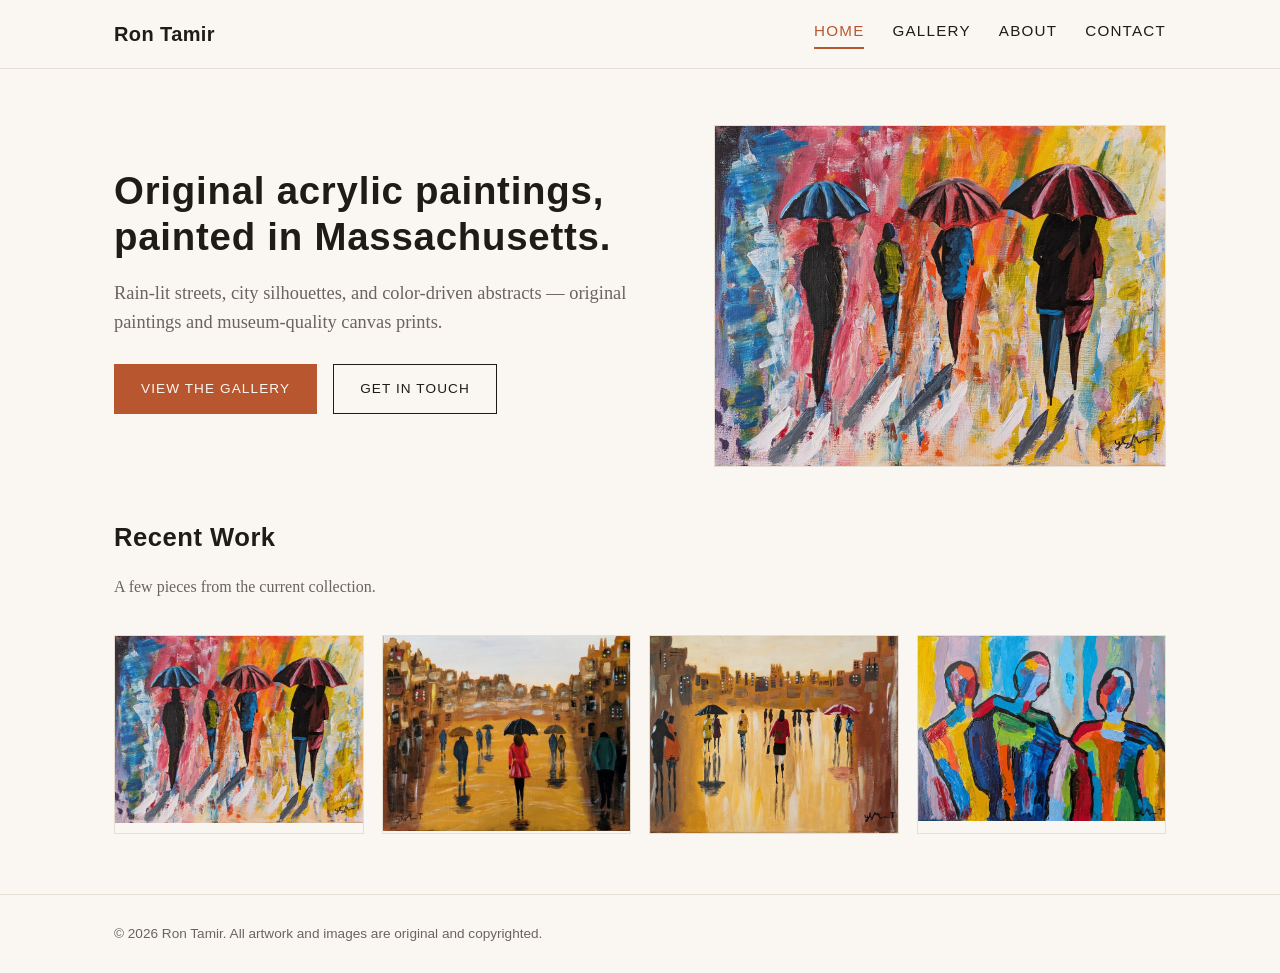
==== index.html @ fec6a939 "Initial site: home, gallery, about, contact" ====
<!doctype html>
<html lang="en">
<head>
  <meta charset="utf-8">
  <meta name="viewport" content="width=device-width, initial-scale=1">
  <title>Ron Tamir — Original Paintings</title>
  <meta name="description" content="Original acrylic paintings by Ron Tamir — cityscapes, rain-lit streets, and color-driven abstracts.">
  <link rel="stylesheet" href="css/style.css">
</head>
<body>

  <header class="site-header">
    <nav class="nav">
      <a class="nav-brand" href="index.html">Ron Tamir</a>
      <div class="nav-links">
        <a href="index.html" class="active">Home</a>
        <a href="gallery.html">Gallery</a>
        <a href="about.html">About</a>
        <a href="contact.html">Contact</a>
      </div>
    </nav>
  </header>

  <main class="wrap">

    <section class="hero">
      <div class="hero-grid">
        <div>
          <h1>Original acrylic paintings, painted in Massachusetts.</h1>
          <p class="lede">Rain-lit streets, city silhouettes, and color-driven abstracts — original paintings and museum-quality canvas prints.</p>
          <a class="btn primary" href="gallery.html">View the Gallery</a>
          <a class="btn" href="contact.html">Get in Touch</a>
        </div>
        <div class="hero-image">
          <img src="images/umbrella-walkers.jpg" alt="Umbrella Walkers — original acrylic painting">
        </div>
      </div>
    </section>

    <section class="featured">
      <h2 class="section-title">Recent Work</h2>
      <p class="section-sub">A few pieces from the current collection.</p>
      <div class="featured-grid">
        <a href="gallery.html#umbrella-walkers"><img src="images/umbrella-walkers-thumb.jpg" alt="Umbrella Walkers"></a>
        <a href="gallery.html#warm-city-street"><img src="images/warm-city-street-thumb.jpg" alt="Warm City Street Scene"></a>
        <a href="gallery.html#rain-night"><img src="images/rain-night-thumb.jpg" alt="City Rain at Night"></a>
        <a href="gallery.html#vibrant-abstract"><img src="images/vibrant-abstract-thumb.jpg" alt="Vibrant Abstract"></a>
      </div>
    </section>

  </main>

  <footer>
    <div class="wrap">
      &copy; <span id="year"></span> Ron Tamir. All artwork and images are original and copyrighted.
    </div>
  </footer>

  <script>document.getElementById('year').textContent = new Date().getFullYear();</script>
</body>
</html>
---- css/style.css ----
/* ---------- Base ---------- */
:root {
  --ink: #1f1b18;
  --paper: #faf7f2;
  --muted: #6b645c;
  --accent: #b8562f;
  --line: #e4ded3;
  --max-w: 1100px;
}

* { box-sizing: border-box; }

body {
  margin: 0;
  font-family: "Georgia", "Iowan Old Style", serif;
  color: var(--ink);
  background: var(--paper);
  line-height: 1.6;
}

h1, h2, h3, .nav-brand {
  font-family: "Helvetica Neue", Arial, sans-serif;
  letter-spacing: 0.02em;
  font-weight: 600;
}

a { color: var(--accent); text-decoration: none; }
a:hover { text-decoration: underline; }

img { max-width: 100%; display: block; }

.wrap {
  max-width: var(--max-w);
  margin: 0 auto;
  padding: 0 24px;
}

/* ---------- Nav ---------- */
header.site-header {
  border-bottom: 1px solid var(--line);
  background: var(--paper);
  position: sticky;
  top: 0;
  z-index: 10;
}

.nav {
  max-width: var(--max-w);
  margin: 0 auto;
  padding: 18px 24px;
  display: flex;
  align-items: center;
  justify-content: space-between;
  flex-wrap: wrap;
  gap: 12px;
}

.nav-brand {
  font-size: 1.25rem;
  color: var(--ink);
  text-decoration: none;
}

.nav-links {
  display: flex;
  gap: 28px;
  font-family: "Helvetica Neue", Arial, sans-serif;
  font-size: 0.95rem;
  text-transform: uppercase;
  letter-spacing: 0.08em;
}

.nav-links a {
  color: var(--ink);
}

.nav-links a.active {
  color: var(--accent);
  border-bottom: 2px solid var(--accent);
  padding-bottom: 4px;
}

/* ---------- Hero ---------- */
.hero {
  padding: 56px 0 40px;
}

.hero-grid {
  display: grid;
  grid-template-columns: 1.1fr 0.9fr;
  gap: 48px;
  align-items: center;
}

.hero h1 {
  font-size: 2.4rem;
  margin: 0 0 14px;
  line-height: 1.2;
}

.hero p.lede {
  font-size: 1.15rem;
  color: var(--muted);
  margin-bottom: 26px;
}

.btn {
  display: inline-block;
  font-family: "Helvetica Neue", Arial, sans-serif;
  text-transform: uppercase;
  letter-spacing: 0.08em;
  font-size: 0.85rem;
  padding: 13px 26px;
  border: 1px solid var(--ink);
  color: var(--ink);
  margin-right: 12px;
  margin-bottom: 10px;
}

.btn:hover { background: var(--ink); color: var(--paper); text-decoration: none; }

.btn.primary { background: var(--accent); border-color: var(--accent); color: var(--paper); }
.btn.primary:hover { background: #96431f; border-color: #96431f; }

.hero-image img {
  border: 1px solid var(--line);
}

/* ---------- Section headings ---------- */
.section-title {
  font-size: 1.6rem;
  margin: 0 0 8px;
}

.section-sub {
  color: var(--muted);
  margin-bottom: 36px;
}

/* ---------- Gallery grid ---------- */
.gallery-grid {
  display: grid;
  grid-template-columns: repeat(3, 1fr);
  gap: 26px;
  padding: 10px 0 60px;
}

.art-card {
  border: 1px solid var(--line);
  background: #fff;
}

.art-card img { width: 100%; height: auto; }

.art-card .caption {
  padding: 16px 18px 20px;
}

.art-card h3 {
  margin: 0 0 4px;
  font-size: 1.05rem;
}

.art-card .meta {
  color: var(--muted);
  font-size: 0.9rem;
  font-family: "Helvetica Neue", Arial, sans-serif;
}

/* ---------- Featured strip on home ---------- */
.featured {
  padding: 10px 0 60px;
}

.featured-grid {
  display: grid;
  grid-template-columns: repeat(4, 1fr);
  gap: 18px;
}

.featured-grid a { display: block; border: 1px solid var(--line); }

/* ---------- About ---------- */
.about-grid {
  display: grid;
  grid-template-columns: 0.9fr 1.1fr;
  gap: 48px;
  padding: 50px 0 60px;
  align-items: start;
}

.about-grid img { border: 1px solid var(--line); }

.about-grid h1 { margin-top: 0; }

.placeholder-note {
  background: #fff6ea;
  border: 1px dashed #d8b584;
  padding: 10px 14px;
  font-family: "Helvetica Neue", Arial, sans-serif;
  font-size: 0.85rem;
  color: #7a5a2a;
  margin: 14px 0;
}

/* ---------- Contact ---------- */
.contact-wrap {
  padding: 50px 0 70px;
  max-width: 640px;
}

.contact-list {
  list-style: none;
  padding: 0;
  margin: 24px 0 0;
}

.contact-list li {
  padding: 14px 0;
  border-bottom: 1px solid var(--line);
  font-family: "Helvetica Neue", Arial, sans-serif;
}

.contact-list .label {
  display: inline-block;
  width: 110px;
  text-transform: uppercase;
  letter-spacing: 0.06em;
  font-size: 0.8rem;
  color: var(--muted);
}

/* ---------- Footer ---------- */
footer {
  border-top: 1px solid var(--line);
  padding: 28px 0;
  color: var(--muted);
  font-family: "Helvetica Neue", Arial, sans-serif;
  font-size: 0.85rem;
}

/* ---------- Responsive ---------- */
@media (max-width: 900px) {
  .gallery-grid { grid-template-columns: repeat(2, 1fr); }
}

@media (max-width: 760px) {
  .hero-grid, .about-grid { grid-template-columns: 1fr; }
  .gallery-grid { grid-template-columns: 1fr; }
  .featured-grid { grid-template-columns: repeat(2, 1fr); }
  .hero h1 { font-size: 1.9rem; }
}
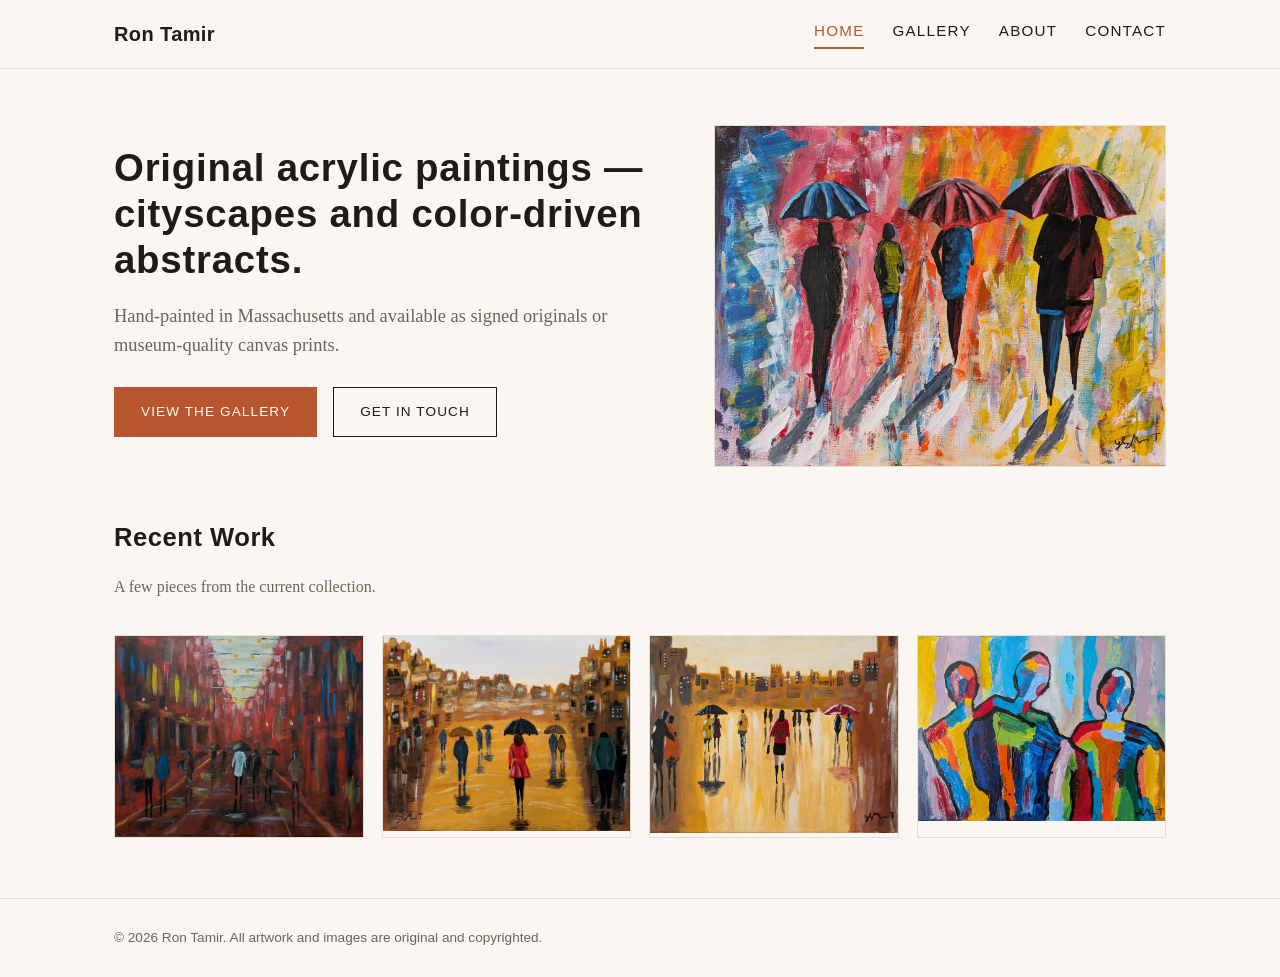
==== commit 100f2f98: "Fix homepage repetition: swap featured-grid image and rewrite hero copy - Replace Umbrella Walkers i" ====
--- a/index.html
+++ b/index.html
@@ -6,6 +6,22 @@
   <title>Ron Tamir — Original Paintings</title>
   <meta name="description" content="Original acrylic paintings by Ron Tamir — cityscapes, rain-lit streets, and color-driven abstracts.">
   <link rel="stylesheet" href="css/style.css">
+
+  <link rel="icon" type="image/x-icon" href="favicon.ico">
+  <link rel="icon" type="image/png" sizes="32x32" href="icons/icon-32.png">
+  <link rel="icon" type="image/png" sizes="16x16" href="icons/icon-16.png">
+  <link rel="apple-touch-icon" sizes="180x180" href="icons/icon-180.png">
+
+  <meta property="og:type" content="website">
+  <meta property="og:site_name" content="Ron Tamir">
+  <meta property="og:title" content="Ron Tamir — Original Paintings">
+  <meta property="og:description" content="Original acrylic paintings by Ron Tamir — cityscapes, rain-lit streets, and color-driven abstracts.">
+  <meta property="og:image" content="https://rontamir-design.github.io/art-site/images/og-image.jpg">
+  <meta property="og:url" content="https://rontamir-design.github.io/art-site/">
+  <meta name="twitter:card" content="summary_large_image">
+  <meta name="twitter:title" content="Ron Tamir — Original Paintings">
+  <meta name="twitter:description" content="Original acrylic paintings by Ron Tamir — cityscapes, rain-lit streets, and color-driven abstracts.">
+  <meta name="twitter:image" content="https://rontamir-design.github.io/art-site/images/og-image.jpg">
 </head>
 <body>
 
@@ -26,8 +42,8 @@
     <section class="hero">
       <div class="hero-grid">
         <div>
-          <h1>Original acrylic paintings, painted in Massachusetts.</h1>
-          <p class="lede">Rain-lit streets, city silhouettes, and color-driven abstracts — original paintings and museum-quality canvas prints.</p>
+          <h1>Original acrylic paintings &mdash; cityscapes and color-driven abstracts.</h1>
+          <p class="lede">Hand-painted in Massachusetts and available as signed originals or museum-quality canvas prints.</p>
           <a class="btn primary" href="gallery.html">View the Gallery</a>
           <a class="btn" href="contact.html">Get in Touch</a>
         </div>
@@ -41,7 +57,7 @@
       <h2 class="section-title">Recent Work</h2>
       <p class="section-sub">A few pieces from the current collection.</p>
       <div class="featured-grid">
-        <a href="gallery.html#umbrella-walkers"><img src="images/umbrella-walkers-thumb.jpg" alt="Umbrella Walkers"></a>
+        <a href="gallery.html#city-lights-red"><img src="images/city-lights-red-thumb.jpg" alt="City Lights in Red"></a>
         <a href="gallery.html#warm-city-street"><img src="images/warm-city-street-thumb.jpg" alt="Warm City Street Scene"></a>
         <a href="gallery.html#rain-night"><img src="images/rain-night-thumb.jpg" alt="City Rain at Night"></a>
         <a href="gallery.html#vibrant-abstract"><img src="images/vibrant-abstract-thumb.jpg" alt="Vibrant Abstract"></a>
--- a/css/style.css
+++ b/css/style.css
@@ -230,6 +230,72 @@
   color: var(--muted);
 }
 
+/* ---------- Gallery interactivity ---------- */
+.art-card img {
+  cursor: zoom-in;
+}
+
+.card-links {
+  display: flex;
+  align-items: center;
+  gap: 10px;
+  margin-top: 10px;
+  flex-wrap: wrap;
+}
+
+.card-links .sep {
+  color: var(--muted);
+  font-size: 0.82rem;
+}
+
+.room-link {
+  display: inline-block;
+  margin-top: 0;
+  background: none;
+  border: none;
+  padding: 0;
+  font-family: "Helvetica Neue", Arial, sans-serif;
+  font-size: 0.82rem;
+  color: var(--accent);
+  text-decoration: underline;
+  cursor: pointer;
+}
+
+.room-link:hover { color: #96431f; }
+
+.lightbox {
+  position: fixed;
+  inset: 0;
+  background: rgba(20, 14, 10, 0.92);
+  display: none;
+  align-items: center;
+  justify-content: center;
+  z-index: 1000;
+  padding: 24px;
+}
+
+.lightbox.open { display: flex; }
+
+.lightbox img {
+  max-width: 92vw;
+  max-height: 88vh;
+  border: 2px solid var(--line);
+  box-shadow: 0 20px 60px rgba(0, 0, 0, 0.5);
+}
+
+.lightbox-close {
+  position: absolute;
+  top: 18px;
+  right: 24px;
+  background: none;
+  border: none;
+  color: var(--paper);
+  font-size: 2.2rem;
+  line-height: 1;
+  font-family: "Helvetica Neue", Arial, sans-serif;
+  cursor: pointer;
+}
+
 /* ---------- Footer ---------- */
 footer {
   border-top: 1px solid var(--line);
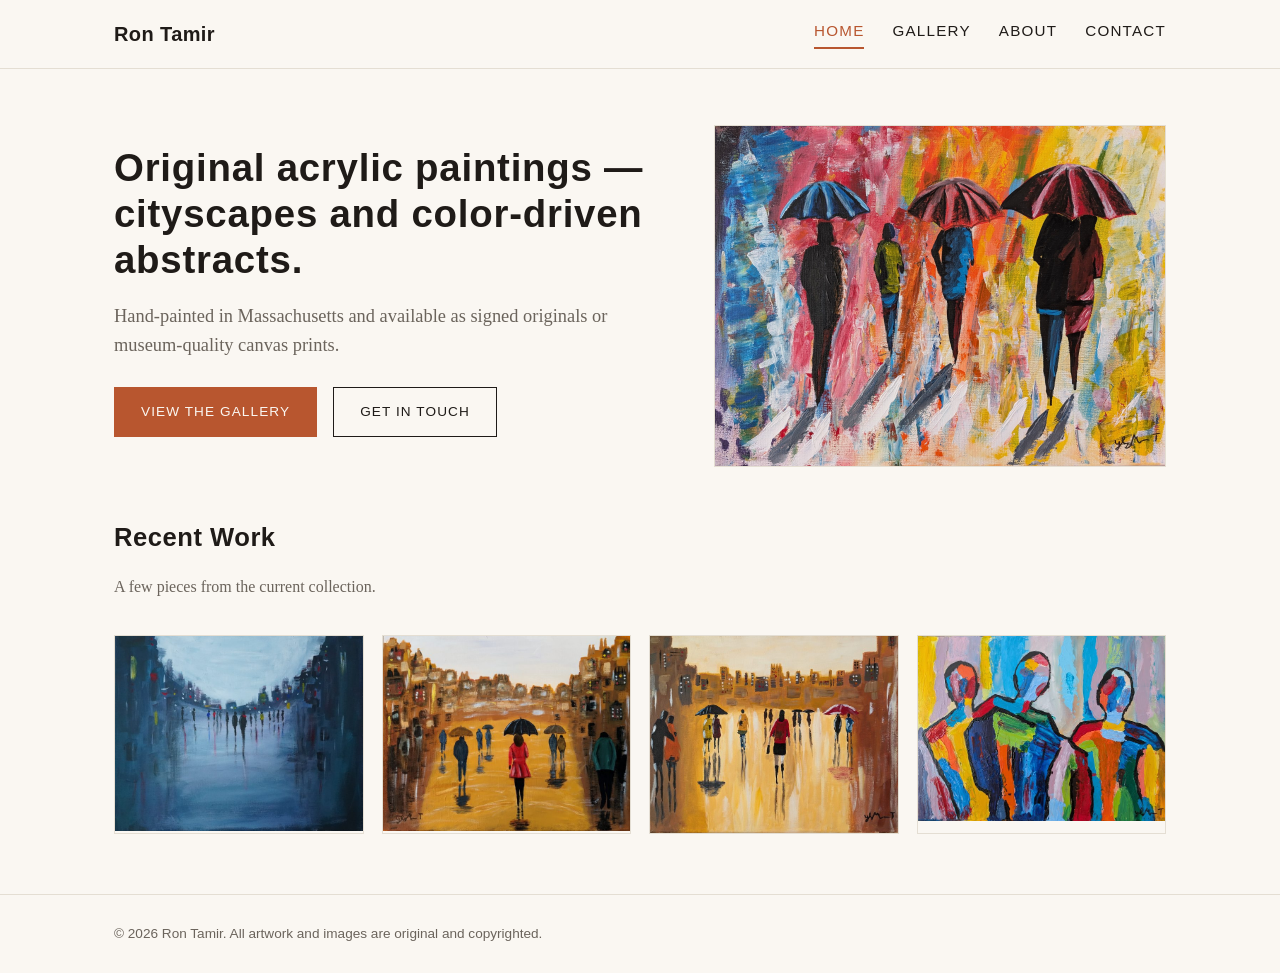
==== commit 5916ba04: "Swap featured-grid image to Rainy City Street Replace City Lights in Red with Rainy City Street in t" ====
--- a/index.html
+++ b/index.html
@@ -57,7 +57,7 @@
       <h2 class="section-title">Recent Work</h2>
       <p class="section-sub">A few pieces from the current collection.</p>
       <div class="featured-grid">
-        <a href="gallery.html#city-lights-red"><img src="images/city-lights-red-thumb.jpg" alt="City Lights in Red"></a>
+        <a href="gallery.html#rainy-city-street"><img src="images/rainy-city-street-thumb.jpg" alt="Rainy City Street"></a>
         <a href="gallery.html#warm-city-street"><img src="images/warm-city-street-thumb.jpg" alt="Warm City Street Scene"></a>
         <a href="gallery.html#rain-night"><img src="images/rain-night-thumb.jpg" alt="City Rain at Night"></a>
         <a href="gallery.html#vibrant-abstract"><img src="images/vibrant-abstract-thumb.jpg" alt="Vibrant Abstract"></a>
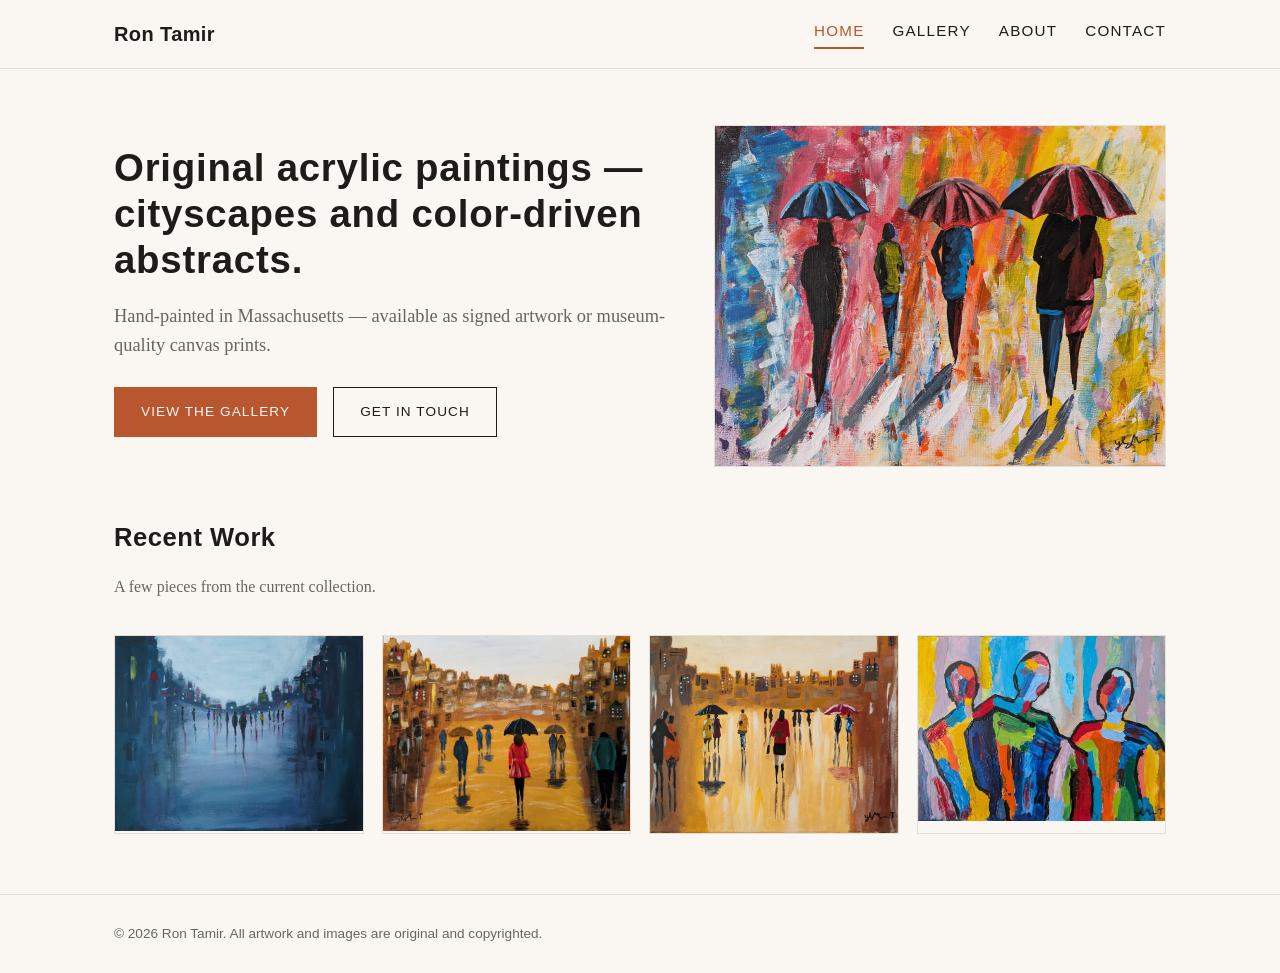
==== commit 9d961d1f: "Reword homepage subheading to avoid repeating "original" The headline already says "Original acrylic" ====
--- a/index.html
+++ b/index.html
@@ -43,7 +43,7 @@
       <div class="hero-grid">
         <div>
           <h1>Original acrylic paintings &mdash; cityscapes and color-driven abstracts.</h1>
-          <p class="lede">Hand-painted in Massachusetts and available as signed originals or museum-quality canvas prints.</p>
+          <p class="lede">Hand-painted in Massachusetts &mdash; available as signed artwork or museum-quality canvas prints.</p>
           <a class="btn primary" href="gallery.html">View the Gallery</a>
           <a class="btn" href="contact.html">Get in Touch</a>
         </div>
